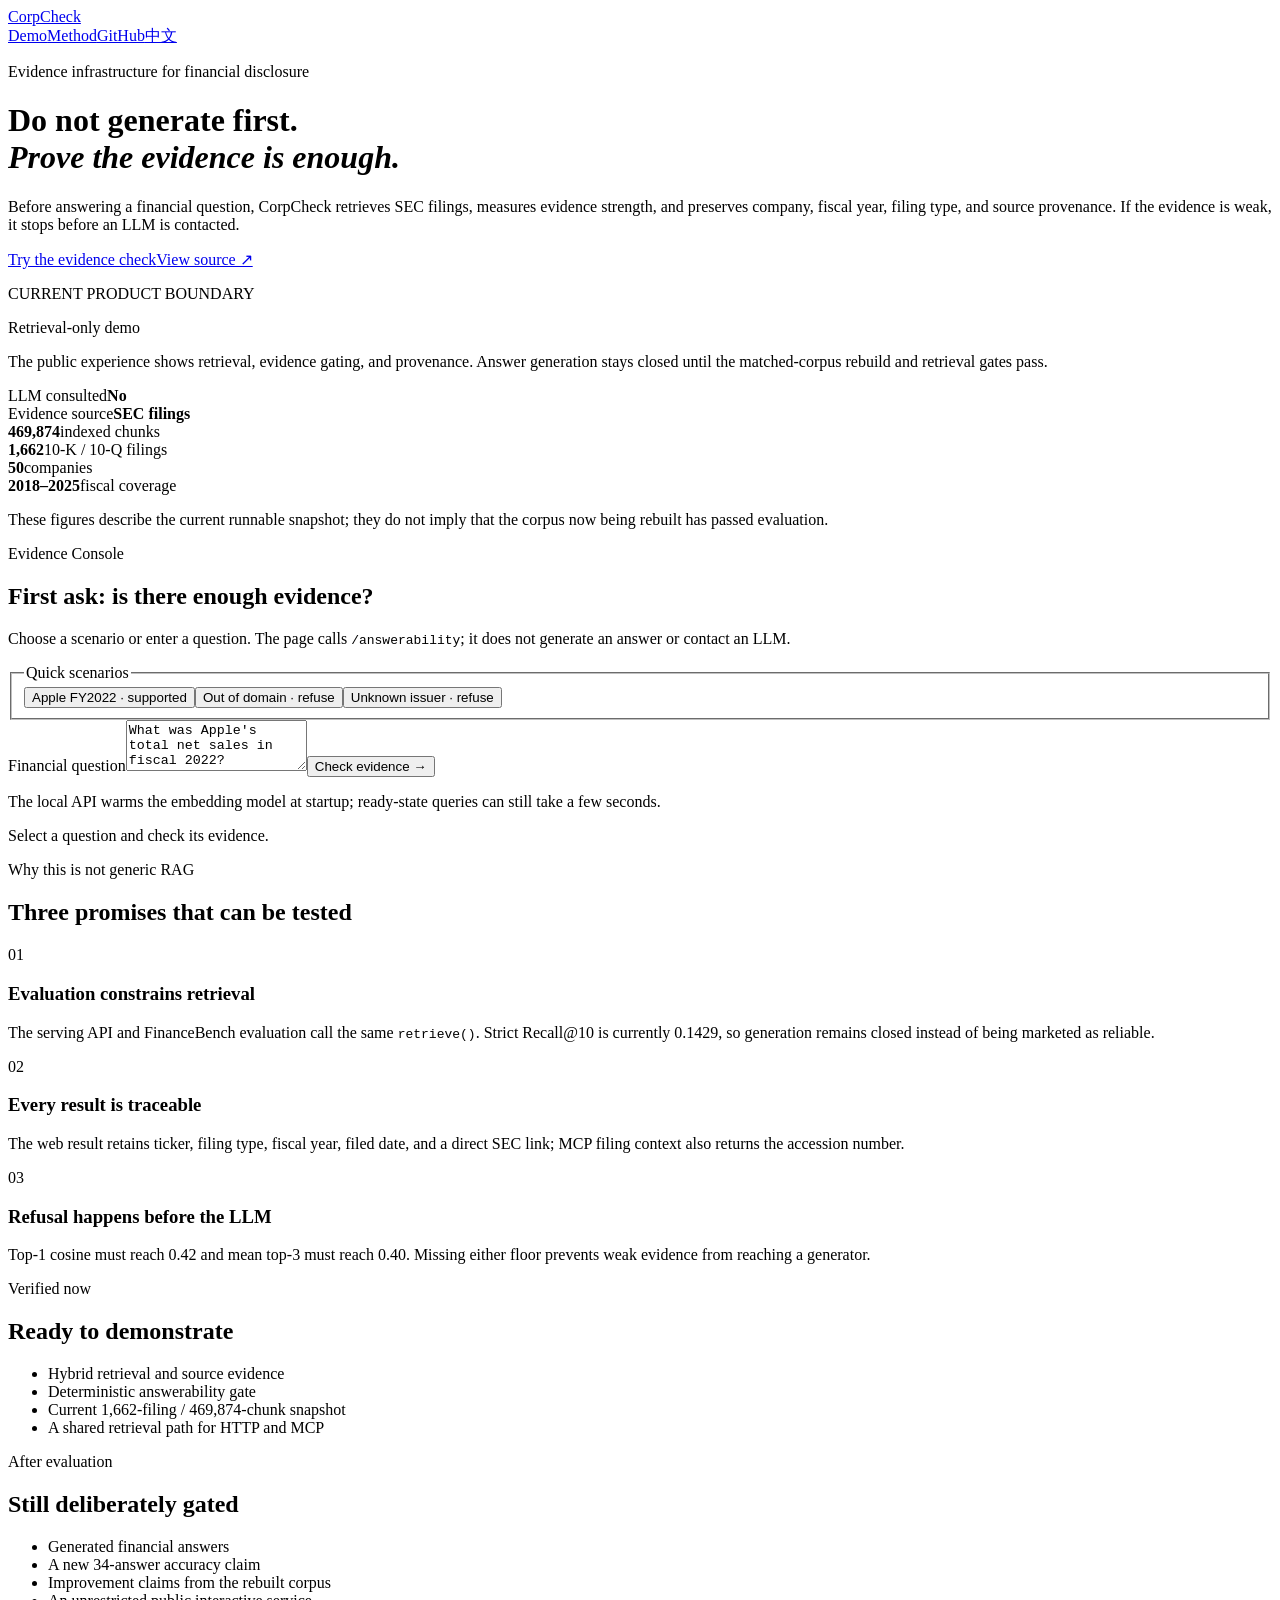
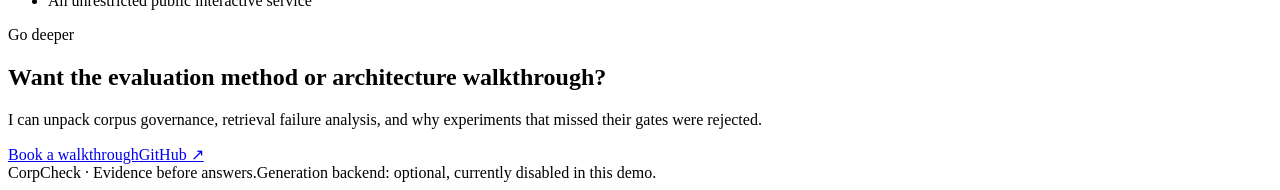
==== landing/en/index.html @ 472241f4 "Add evidence-first interview demo" ====
<!doctype html>
<html lang="en">
<head>
  <meta charset="utf-8">
  <meta name="viewport" content="width=device-width,initial-scale=1">
  <title>CorpCheck — Evidence before answers</title>
  <meta name="description" content="CorpCheck checks whether SEC filings contain strong, traceable evidence before an answer can be generated.">
  <link rel="canonical" href="https://corpcheck.liangyue.site/en/">
  <link rel="alternate" hreflang="zh-CN" href="https://corpcheck.liangyue.site/">
  <link rel="alternate" hreflang="en" href="https://corpcheck.liangyue.site/en/">
  <link rel="alternate" hreflang="x-default" href="https://corpcheck.liangyue.site/">
  <meta property="og:title" content="CorpCheck — Evidence before answers">
  <meta property="og:description" content="Verifiable retrieval over SEC filings, with deterministic refusal before generation.">
  <meta property="og:type" content="website">
  <meta property="og:url" content="https://corpcheck.liangyue.site/en/">
  <meta name="twitter:card" content="summary">
  <link rel="icon" href="/favicon.svg" type="image/svg+xml">
  <link rel="stylesheet" href="/styles.css">
  <script src="/config.js"></script>
  <script src="/app.js" defer></script>
</head>
<body>
  <nav aria-label="Main navigation"><div class="wrap nav-inner"><a class="brand" href="/en/">Corp<span>Check</span></a><div class="nav-links"><a href="#demo-console">Demo</a><a href="#how">Method</a><a href="https://github.com/cassieliang6709/corpcheck" target="_blank" rel="noopener">GitHub</a><a class="lang" href="/" lang="zh-CN" hreflang="zh-CN">中文</a></div></div></nav>
  <main>
    <header class="hero">
      <div class="wrap hero-grid">
        <div><p class="eyebrow">Evidence infrastructure for financial disclosure</p><h1>Do not generate first.<br><em>Prove the evidence is enough.</em></h1><p class="lede">Before answering a financial question, CorpCheck retrieves SEC filings, measures evidence strength, and preserves company, fiscal year, filing type, and source provenance. If the evidence is weak, it stops before an LLM is contacted.</p><div class="btn-row"><a class="btn btn-primary" href="#demo-console">Try the evidence check</a><a class="btn" href="https://github.com/cassieliang6709/corpcheck" target="_blank" rel="noopener">View source ↗</a></div></div>
        <aside class="hero-proof" aria-label="Current product boundary"><p class="proof-label">CURRENT PRODUCT BOUNDARY</p><p class="proof-title">Retrieval-only demo</p><p>The public experience shows retrieval, evidence gating, and provenance. Answer generation stays closed until the matched-corpus rebuild and retrieval gates pass.</p><div class="proof-row"><span>LLM consulted</span><strong>No</strong></div><div class="proof-row"><span>Evidence source</span><strong>SEC filings</strong></div></aside>
      </div>
      <div class="wrap stats" aria-label="Current indexed corpus snapshot"><div class="stat"><b>469,874</b><span>indexed chunks</span></div><div class="stat"><b>1,662</b><span>10-K / 10-Q filings</span></div><div class="stat"><b>50</b><span>companies</span></div><div class="stat"><b>2018–2025</b><span>fiscal coverage</span></div></div>
      <p class="wrap snapshot-note">These figures describe the current runnable snapshot; they do not imply that the corpus now being rebuilt has passed evaluation.</p>
    </header>

    <section id="demo-console" class="demo-section"><div class="wrap"><p class="eyebrow">Evidence Console</p><h2>First ask: is there enough evidence?</h2><p class="section-intro">Choose a scenario or enter a question. The page calls <code>/answerability</code>; it does not generate an answer or contact an LLM.</p>
      <div class="console-shell">
        <form id="evidence-form" class="query-panel"><fieldset><legend>Quick scenarios</legend><div class="presets"><button type="button" class="preset active" data-query="What was Apple's total net sales in fiscal 2022?">Apple FY2022 · supported</button><button type="button" class="preset" data-query="What is the best recipe for sourdough bread?">Out of domain · refuse</button><button type="button" class="preset" data-query="What was OpenAI's revenue in fiscal 2023?">Unknown issuer · refuse</button></div></fieldset><label for="query">Financial question</label><textarea id="query" name="query" rows="3" required>What was Apple's total net sales in fiscal 2022?</textarea><button class="btn btn-primary check-btn" type="submit">Check evidence <span aria-hidden="true">→</span></button><p class="loading-note">The local API warms the embedding model at startup; ready-state queries can still take a few seconds.</p></form>
        <div class="result-panel" id="result-panel" aria-live="polite" aria-busy="false"><div id="result-empty" class="result-empty"><span class="radar" aria-hidden="true"></span><p>Select a question and check its evidence.</p></div><div id="result-loading" class="result-loading" hidden><span class="spinner" aria-hidden="true"></span><div><strong>Searching SEC filings…</strong><p>Measuring evidence coverage and both confidence floors.</p></div></div><div id="result-content" hidden></div></div>
      </div><p id="demo-mode" class="demo-mode"></p>
    </div></section>

    <section id="how"><div class="wrap"><p class="eyebrow">Why this is not generic RAG</p><h2>Three promises that can be tested</h2><div class="cards"><article class="card"><span>01</span><h3>Evaluation constrains retrieval</h3><p>The serving API and FinanceBench evaluation call the same <code>retrieve()</code>. Strict Recall@10 is currently 0.1429, so generation remains closed instead of being marketed as reliable.</p></article><article class="card"><span>02</span><h3>Every result is traceable</h3><p>The web result retains ticker, filing type, fiscal year, filed date, and a direct SEC link; MCP filing context also returns the accession number.</p></article><article class="card"><span>03</span><h3>Refusal happens before the LLM</h3><p>Top-1 cosine must reach 0.42 and mean top-3 must reach 0.40. Missing either floor prevents weak evidence from reaching a generator.</p></article></div></div></section>

    <section class="boundary"><div class="wrap boundary-grid"><div><p class="eyebrow">Verified now</p><h2>Ready to demonstrate</h2><ul><li>Hybrid retrieval and source evidence</li><li>Deterministic answerability gate</li><li>Current 1,662-filing / 469,874-chunk snapshot</li><li>A shared retrieval path for HTTP and MCP</li></ul></div><div><p class="eyebrow muted">After evaluation</p><h2>Still deliberately gated</h2><ul><li>Generated financial answers</li><li>A new 34-answer accuracy claim</li><li>Improvement claims from the rebuilt corpus</li><li>An unrestricted public interactive service</li></ul></div></div></section>

    <section class="cta-section"><div class="wrap cta-box"><div><p class="eyebrow">Go deeper</p><h2>Want the evaluation method or architecture walkthrough?</h2><p>I can unpack corpus governance, retrieval failure analysis, and why experiments that missed their gates were rejected.</p></div><div class="btn-row"><a class="btn btn-primary" href="mailto:liang.yue@northeastern.edu?subject=CorpCheck%20demo">Book a walkthrough</a><a class="btn" href="https://github.com/cassieliang6709/corpcheck" target="_blank" rel="noopener">GitHub ↗</a></div></div></section>
  </main>
  <footer><div class="wrap"><span>CorpCheck · Evidence before answers.</span><span>Generation backend: optional, currently disabled in this demo.</span></div></footer>
</body>
</html>
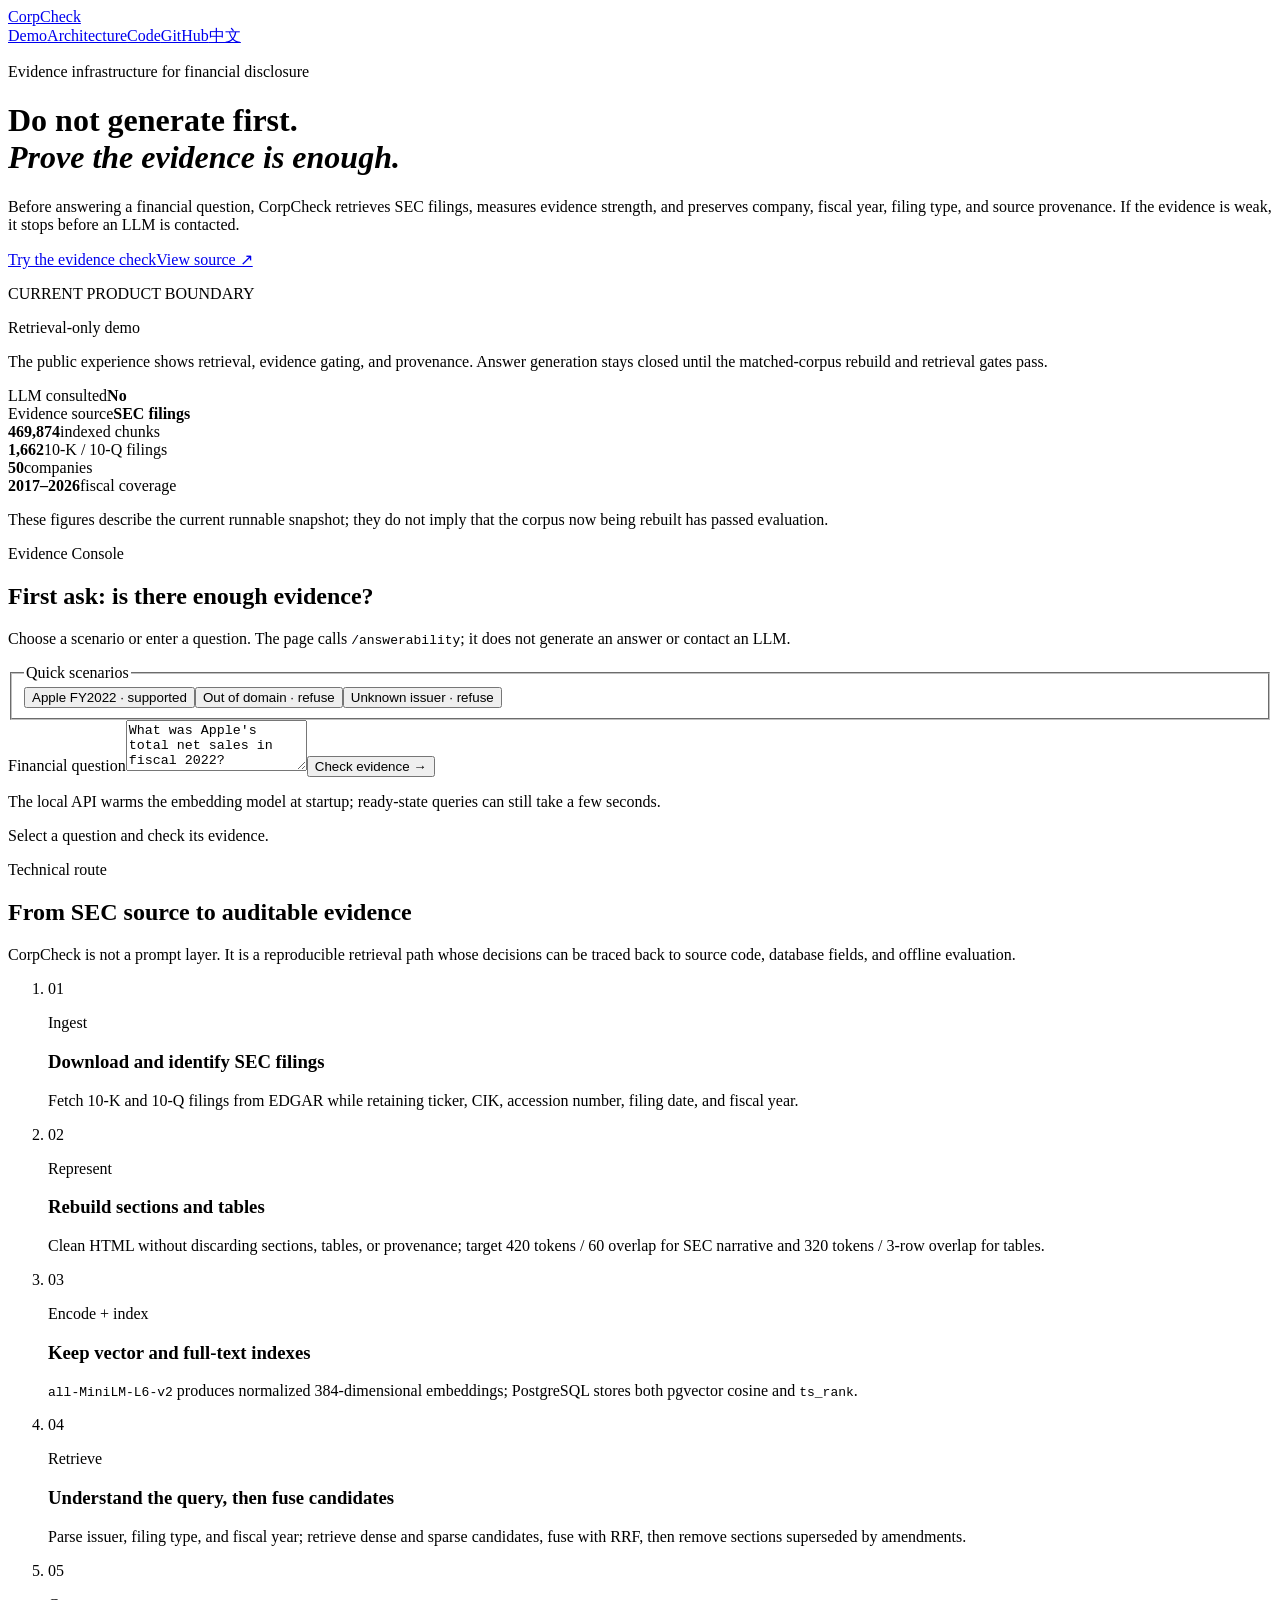
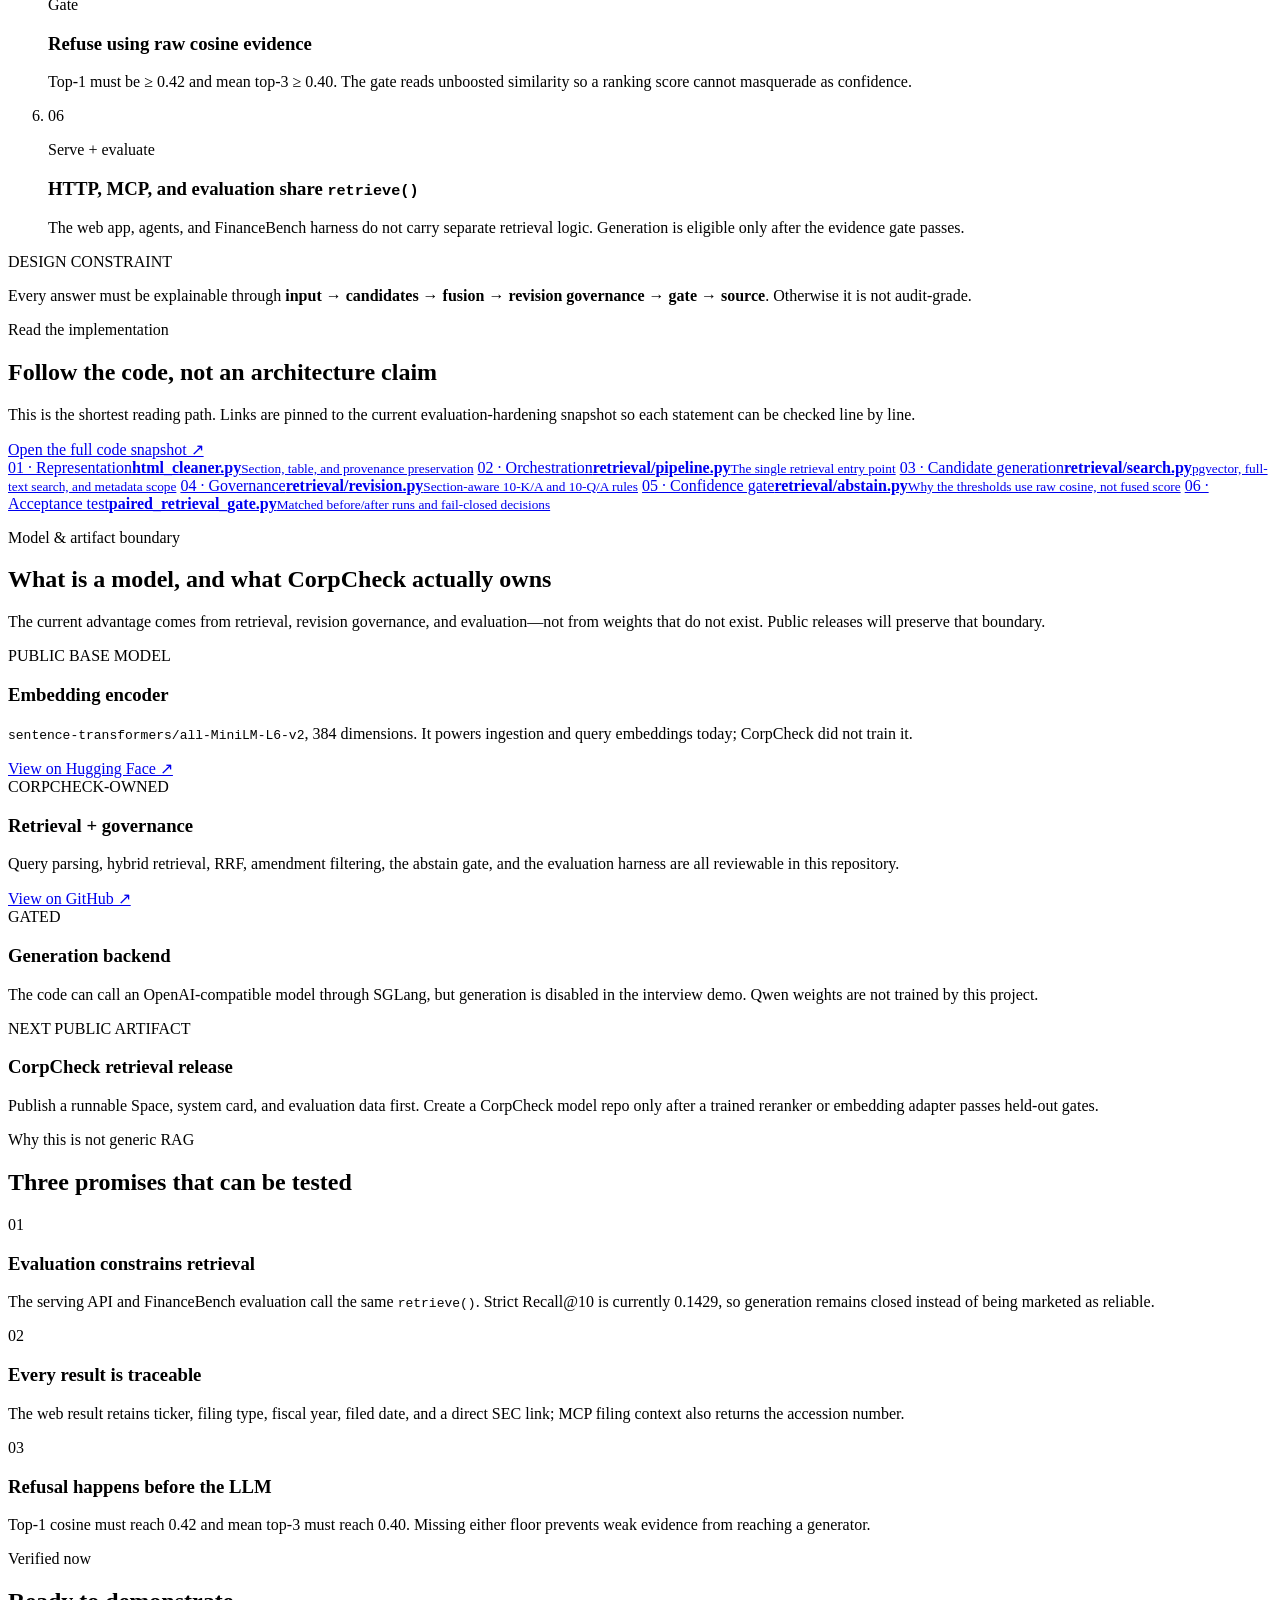
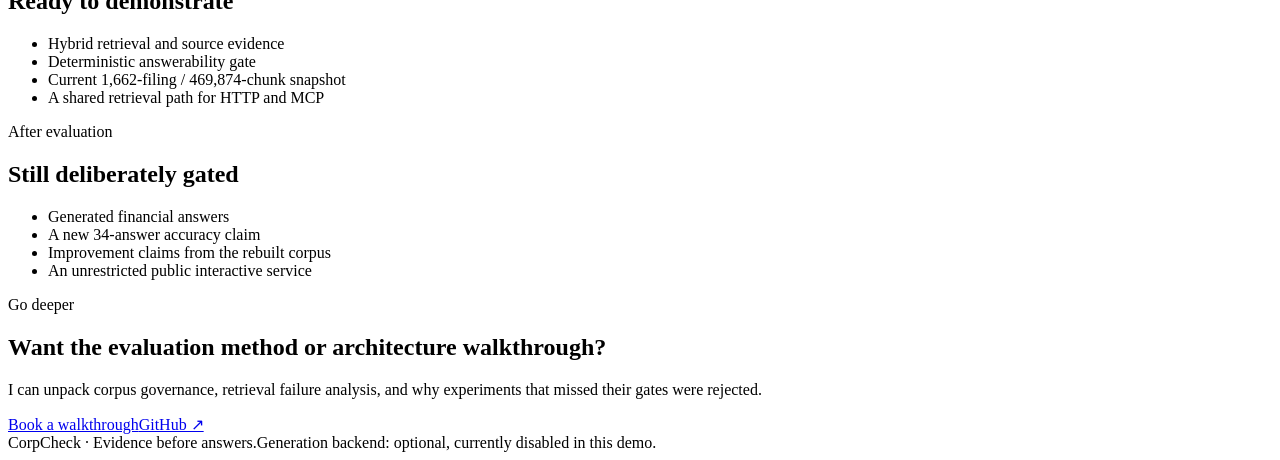
==== commit 7777dd37: "Document evidence-first portfolio release" ====
--- a/landing/en/index.html
+++ b/landing/en/index.html
@@ -20,14 +20,14 @@
   <script src="/app.js" defer></script>
 </head>
 <body>
-  <nav aria-label="Main navigation"><div class="wrap nav-inner"><a class="brand" href="/en/">Corp<span>Check</span></a><div class="nav-links"><a href="#demo-console">Demo</a><a href="#how">Method</a><a href="https://github.com/cassieliang6709/corpcheck" target="_blank" rel="noopener">GitHub</a><a class="lang" href="/" lang="zh-CN" hreflang="zh-CN">中文</a></div></div></nav>
+  <nav aria-label="Main navigation"><div class="wrap nav-inner"><a class="brand" href="/en/">Corp<span>Check</span></a><div class="nav-links"><a href="#demo-console">Demo</a><a href="#architecture">Architecture</a><a href="#code-map">Code</a><a href="https://github.com/cassieliang6709/corpcheck" target="_blank" rel="noopener">GitHub</a><a class="lang" href="/" lang="zh-CN" hreflang="zh-CN">中文</a></div></div></nav>
   <main>
     <header class="hero">
       <div class="wrap hero-grid">
         <div><p class="eyebrow">Evidence infrastructure for financial disclosure</p><h1>Do not generate first.<br><em>Prove the evidence is enough.</em></h1><p class="lede">Before answering a financial question, CorpCheck retrieves SEC filings, measures evidence strength, and preserves company, fiscal year, filing type, and source provenance. If the evidence is weak, it stops before an LLM is contacted.</p><div class="btn-row"><a class="btn btn-primary" href="#demo-console">Try the evidence check</a><a class="btn" href="https://github.com/cassieliang6709/corpcheck" target="_blank" rel="noopener">View source ↗</a></div></div>
         <aside class="hero-proof" aria-label="Current product boundary"><p class="proof-label">CURRENT PRODUCT BOUNDARY</p><p class="proof-title">Retrieval-only demo</p><p>The public experience shows retrieval, evidence gating, and provenance. Answer generation stays closed until the matched-corpus rebuild and retrieval gates pass.</p><div class="proof-row"><span>LLM consulted</span><strong>No</strong></div><div class="proof-row"><span>Evidence source</span><strong>SEC filings</strong></div></aside>
       </div>
-      <div class="wrap stats" aria-label="Current indexed corpus snapshot"><div class="stat"><b>469,874</b><span>indexed chunks</span></div><div class="stat"><b>1,662</b><span>10-K / 10-Q filings</span></div><div class="stat"><b>50</b><span>companies</span></div><div class="stat"><b>2018–2025</b><span>fiscal coverage</span></div></div>
+      <div class="wrap stats" aria-label="Current indexed corpus snapshot"><div class="stat"><b>469,874</b><span>indexed chunks</span></div><div class="stat"><b>1,662</b><span>10-K / 10-Q filings</span></div><div class="stat"><b>50</b><span>companies</span></div><div class="stat"><b>2017–2026</b><span>fiscal coverage</span></div></div>
       <p class="wrap snapshot-note">These figures describe the current runnable snapshot; they do not imply that the corpus now being rebuilt has passed evaluation.</p>
     </header>
 
@@ -38,6 +38,49 @@
       </div><p id="demo-mode" class="demo-mode"></p>
     </div></section>
 
+    <section id="architecture" class="architecture-section">
+      <div class="wrap">
+        <p class="eyebrow">Technical route</p>
+        <h2>From SEC source to auditable evidence</h2>
+        <p class="section-intro">CorpCheck is not a prompt layer. It is a reproducible retrieval path whose decisions can be traced back to source code, database fields, and offline evaluation.</p>
+        <ol class="pipeline" aria-label="CorpCheck technical route">
+          <li class="pipeline-step"><span class="step-number">01</span><div><p class="step-kicker">Ingest</p><h3>Download and identify SEC filings</h3><p>Fetch 10-K and 10-Q filings from EDGAR while retaining ticker, CIK, accession number, filing date, and fiscal year.</p></div></li>
+          <li class="pipeline-step"><span class="step-number">02</span><div><p class="step-kicker">Represent</p><h3>Rebuild sections and tables</h3><p>Clean HTML without discarding sections, tables, or provenance; target 420 tokens / 60 overlap for SEC narrative and 320 tokens / 3-row overlap for tables.</p></div></li>
+          <li class="pipeline-step"><span class="step-number">03</span><div><p class="step-kicker">Encode + index</p><h3>Keep vector and full-text indexes</h3><p><code>all-MiniLM-L6-v2</code> produces normalized 384-dimensional embeddings; PostgreSQL stores both pgvector cosine and <code>ts_rank</code>.</p></div></li>
+          <li class="pipeline-step"><span class="step-number">04</span><div><p class="step-kicker">Retrieve</p><h3>Understand the query, then fuse candidates</h3><p>Parse issuer, filing type, and fiscal year; retrieve dense and sparse candidates, fuse with RRF, then remove sections superseded by amendments.</p></div></li>
+          <li class="pipeline-step"><span class="step-number">05</span><div><p class="step-kicker">Gate</p><h3>Refuse using raw cosine evidence</h3><p>Top-1 must be ≥ 0.42 and mean top-3 ≥ 0.40. The gate reads unboosted similarity so a ranking score cannot masquerade as confidence.</p></div></li>
+          <li class="pipeline-step"><span class="step-number">06</span><div><p class="step-kicker">Serve + evaluate</p><h3>HTTP, MCP, and evaluation share <code>retrieve()</code></h3><p>The web app, agents, and FinanceBench harness do not carry separate retrieval logic. Generation is eligible only after the evidence gate passes.</p></div></li>
+        </ol>
+        <div class="route-note"><span>DESIGN CONSTRAINT</span><p>Every answer must be explainable through <strong>input → candidates → fusion → revision governance → gate → source</strong>. Otherwise it is not audit-grade.</p></div>
+      </div>
+    </section>
+
+    <section id="code-map" class="code-section">
+      <div class="wrap code-layout">
+        <div class="code-intro"><p class="eyebrow">Read the implementation</p><h2>Follow the code, not an architecture claim</h2><p>This is the shortest reading path. Links are pinned to the current evaluation-hardening snapshot so each statement can be checked line by line.</p><a class="text-link" href="https://github.com/cassieliang6709/corpcheck/tree/472241f48232ea758a52d676613d27bbb44a1fc5" target="_blank" rel="noopener">Open the full code snapshot ↗</a></div>
+        <div class="code-list">
+          <a class="code-row" href="https://github.com/cassieliang6709/corpcheck/blob/472241f48232ea758a52d676613d27bbb44a1fc5/src/corpcheck/ingestion/processors/html_cleaner.py" target="_blank" rel="noopener"><span>01 · Representation</span><strong>html_cleaner.py</strong><small>Section, table, and provenance preservation</small></a>
+          <a class="code-row" href="https://github.com/cassieliang6709/corpcheck/blob/472241f48232ea758a52d676613d27bbb44a1fc5/src/corpcheck/retrieval/pipeline.py#L51" target="_blank" rel="noopener"><span>02 · Orchestration</span><strong>retrieval/pipeline.py</strong><small>The single retrieval entry point</small></a>
+          <a class="code-row" href="https://github.com/cassieliang6709/corpcheck/blob/472241f48232ea758a52d676613d27bbb44a1fc5/src/corpcheck/retrieval/search.py" target="_blank" rel="noopener"><span>03 · Candidate generation</span><strong>retrieval/search.py</strong><small>pgvector, full-text search, and metadata scope</small></a>
+          <a class="code-row" href="https://github.com/cassieliang6709/corpcheck/blob/472241f48232ea758a52d676613d27bbb44a1fc5/src/corpcheck/retrieval/revision.py" target="_blank" rel="noopener"><span>04 · Governance</span><strong>retrieval/revision.py</strong><small>Section-aware 10-K/A and 10-Q/A rules</small></a>
+          <a class="code-row" href="https://github.com/cassieliang6709/corpcheck/blob/472241f48232ea758a52d676613d27bbb44a1fc5/src/corpcheck/retrieval/abstain.py#L172" target="_blank" rel="noopener"><span>05 · Confidence gate</span><strong>retrieval/abstain.py</strong><small>Why the thresholds use raw cosine, not fused score</small></a>
+          <a class="code-row" href="https://github.com/cassieliang6709/corpcheck/blob/472241f48232ea758a52d676613d27bbb44a1fc5/evaluation/paired_retrieval_gate.py#L374" target="_blank" rel="noopener"><span>06 · Acceptance test</span><strong>paired_retrieval_gate.py</strong><small>Matched before/after runs and fail-closed decisions</small></a>
+        </div>
+      </div>
+    </section>
+
+    <section id="model-stack" class="model-section">
+      <div class="wrap">
+        <p class="eyebrow">Model &amp; artifact boundary</p><h2>What is a model, and what CorpCheck actually owns</h2><p class="section-intro">The current advantage comes from retrieval, revision governance, and evaluation—not from weights that do not exist. Public releases will preserve that boundary.</p>
+        <div class="model-grid">
+          <article class="model-card"><span class="status live">PUBLIC BASE MODEL</span><h3>Embedding encoder</h3><p><code>sentence-transformers/all-MiniLM-L6-v2</code>, 384 dimensions. It powers ingestion and query embeddings today; CorpCheck did not train it.</p><a class="text-link" href="https://huggingface.co/sentence-transformers/all-MiniLM-L6-v2" target="_blank" rel="noopener">View on Hugging Face ↗</a></article>
+          <article class="model-card"><span class="status owned">CORPCHECK-OWNED</span><h3>Retrieval + governance</h3><p>Query parsing, hybrid retrieval, RRF, amendment filtering, the abstain gate, and the evaluation harness are all reviewable in this repository.</p><a class="text-link" href="https://github.com/cassieliang6709/corpcheck" target="_blank" rel="noopener">View on GitHub ↗</a></article>
+          <article class="model-card"><span class="status gated">GATED</span><h3>Generation backend</h3><p>The code can call an OpenAI-compatible model through SGLang, but generation is disabled in the interview demo. Qwen weights are not trained by this project.</p></article>
+          <article class="model-card"><span class="status next">NEXT PUBLIC ARTIFACT</span><h3>CorpCheck retrieval release</h3><p>Publish a runnable Space, system card, and evaluation data first. Create a CorpCheck model repo only after a trained reranker or embedding adapter passes held-out gates.</p></article>
+        </div>
+      </div>
+    </section>
+
     <section id="how"><div class="wrap"><p class="eyebrow">Why this is not generic RAG</p><h2>Three promises that can be tested</h2><div class="cards"><article class="card"><span>01</span><h3>Evaluation constrains retrieval</h3><p>The serving API and FinanceBench evaluation call the same <code>retrieve()</code>. Strict Recall@10 is currently 0.1429, so generation remains closed instead of being marketed as reliable.</p></article><article class="card"><span>02</span><h3>Every result is traceable</h3><p>The web result retains ticker, filing type, fiscal year, filed date, and a direct SEC link; MCP filing context also returns the accession number.</p></article><article class="card"><span>03</span><h3>Refusal happens before the LLM</h3><p>Top-1 cosine must reach 0.42 and mean top-3 must reach 0.40. Missing either floor prevents weak evidence from reaching a generator.</p></article></div></div></section>
 
     <section class="boundary"><div class="wrap boundary-grid"><div><p class="eyebrow">Verified now</p><h2>Ready to demonstrate</h2><ul><li>Hybrid retrieval and source evidence</li><li>Deterministic answerability gate</li><li>Current 1,662-filing / 469,874-chunk snapshot</li><li>A shared retrieval path for HTTP and MCP</li></ul></div><div><p class="eyebrow muted">After evaluation</p><h2>Still deliberately gated</h2><ul><li>Generated financial answers</li><li>A new 34-answer accuracy claim</li><li>Improvement claims from the rebuilt corpus</li><li>An unrestricted public interactive service</li></ul></div></div></section>
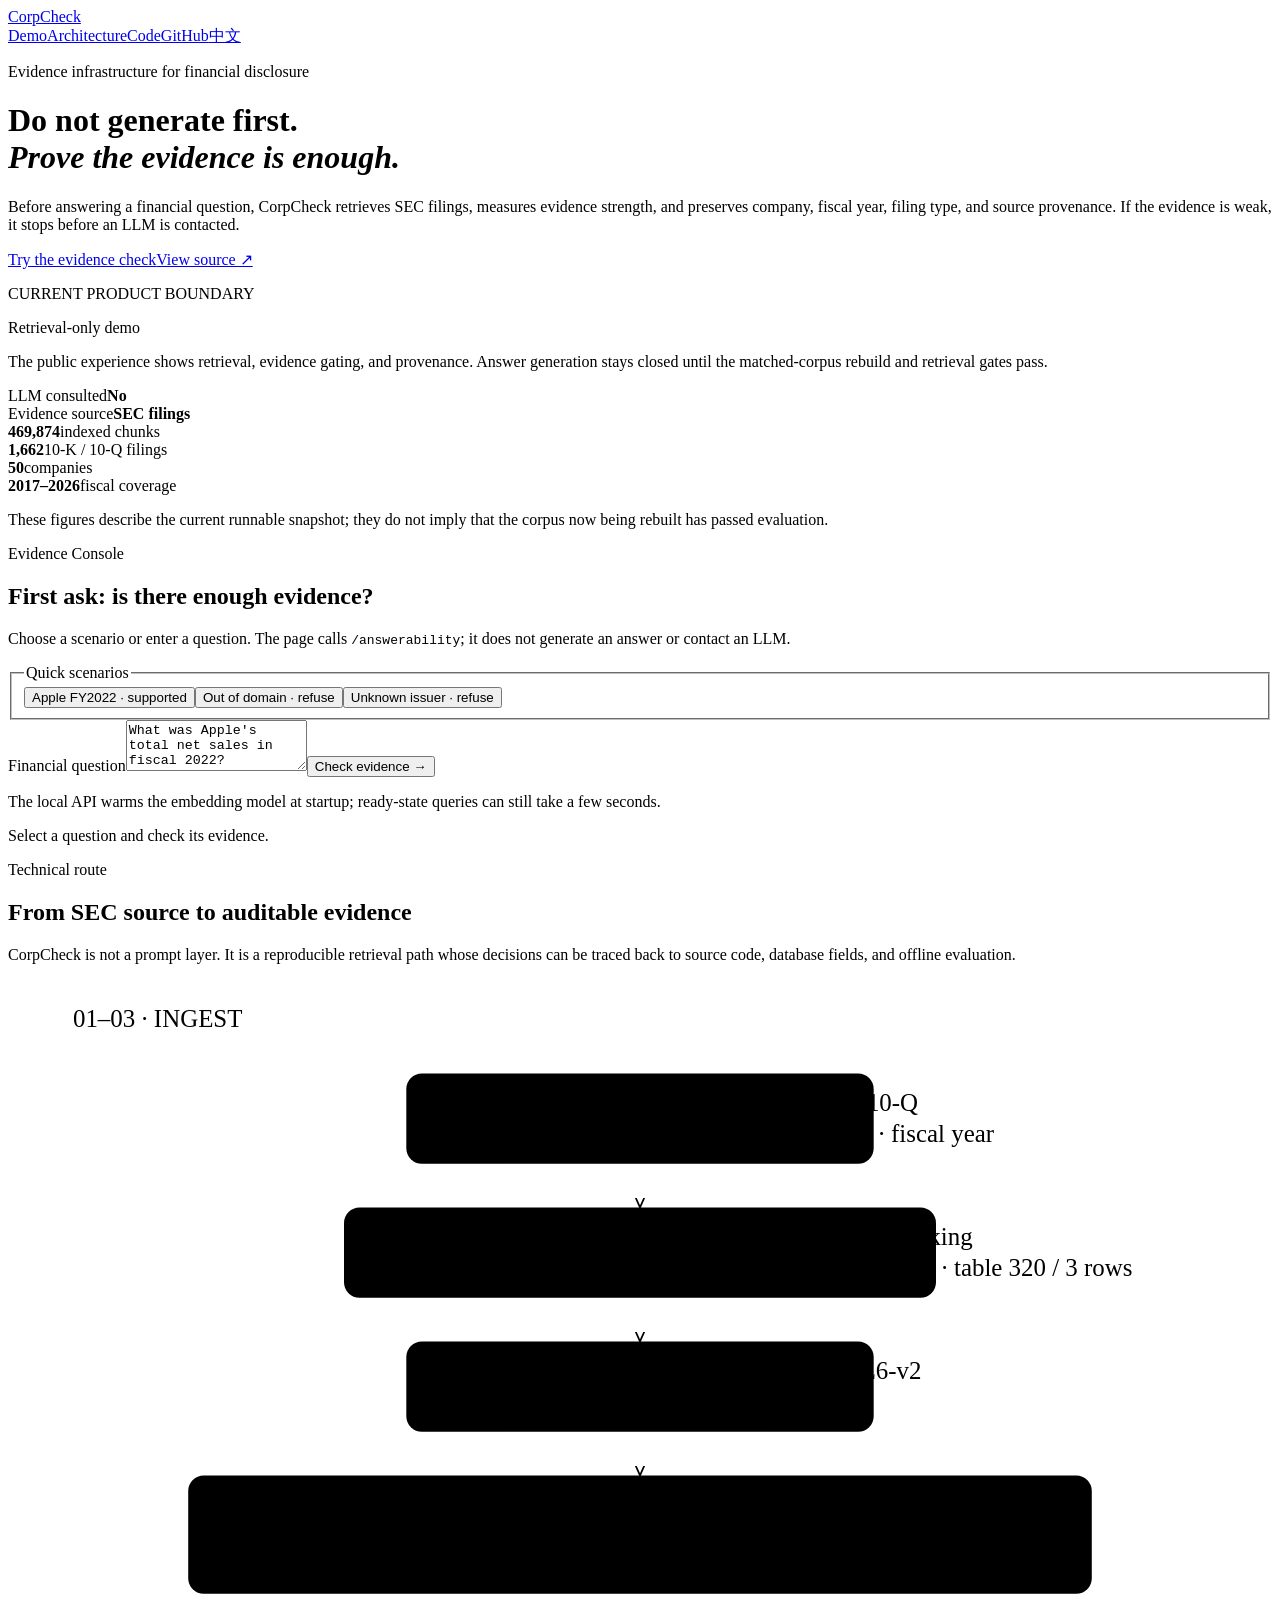
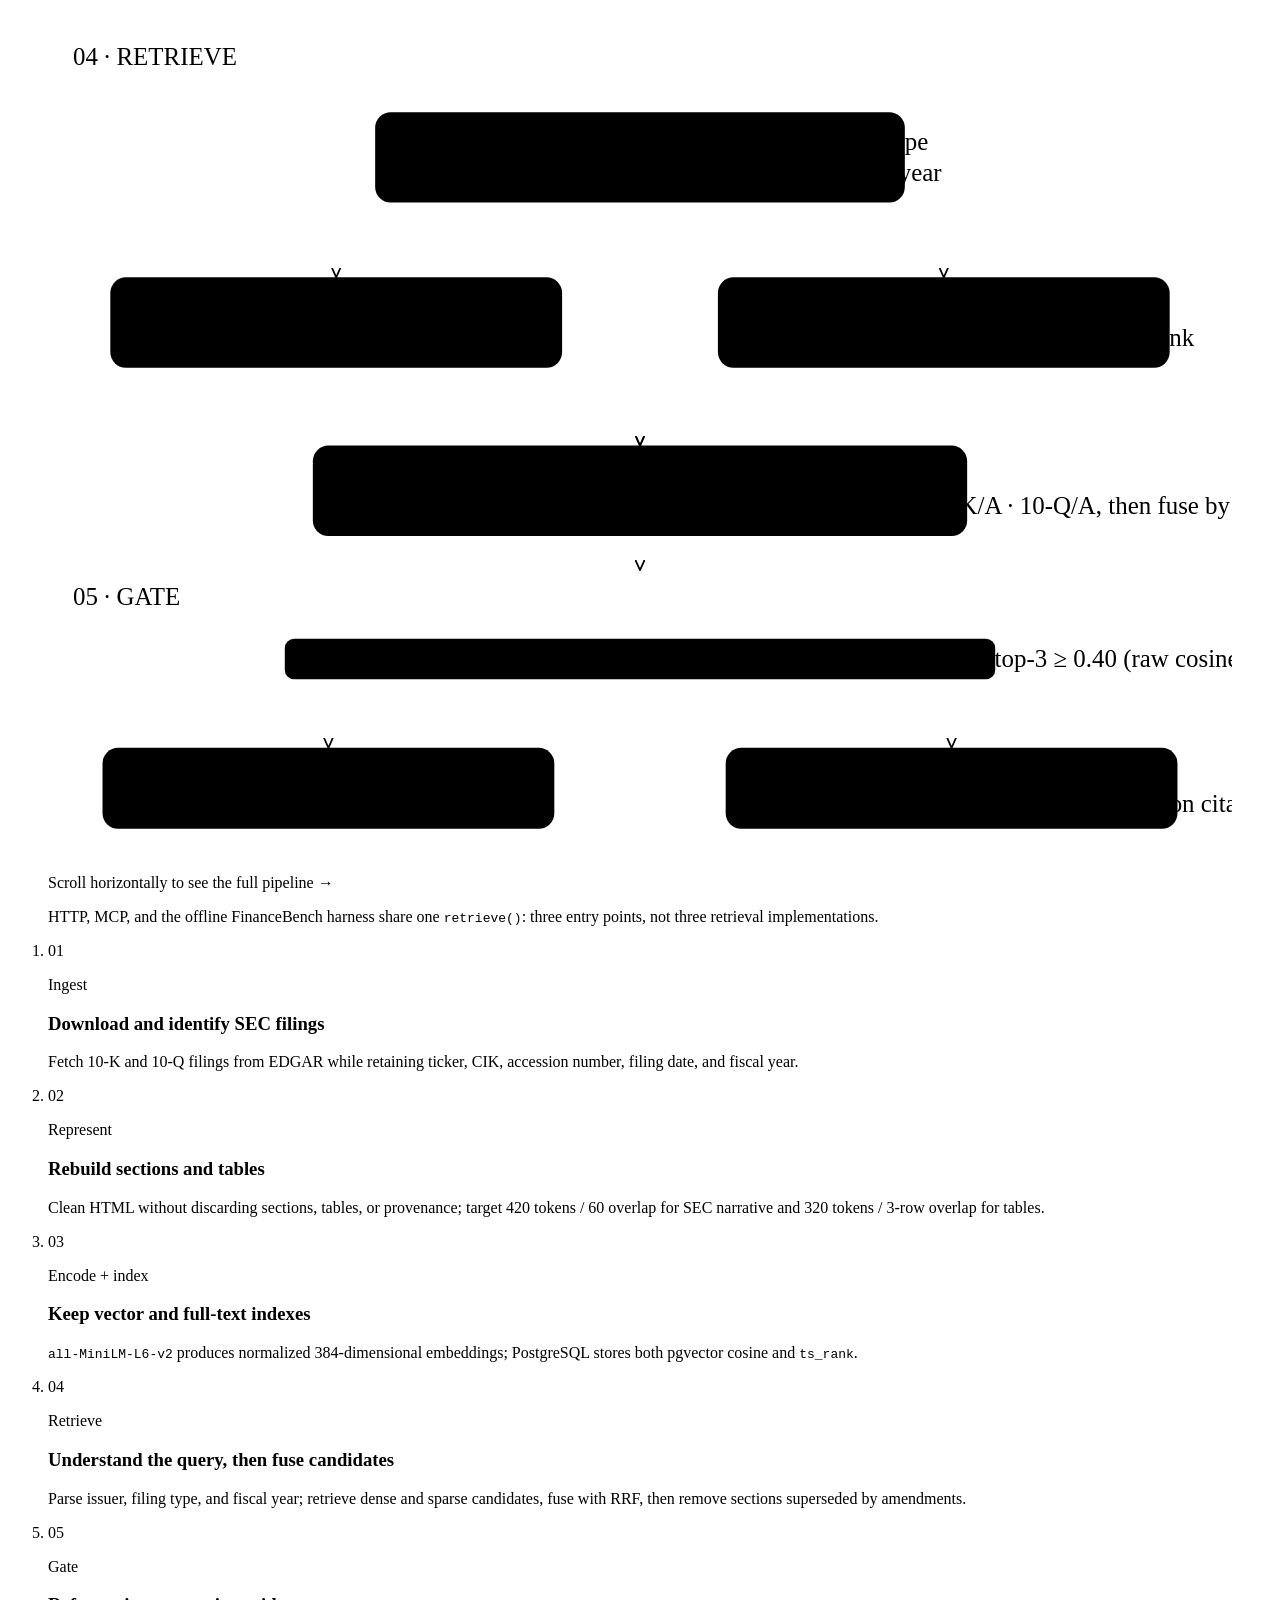
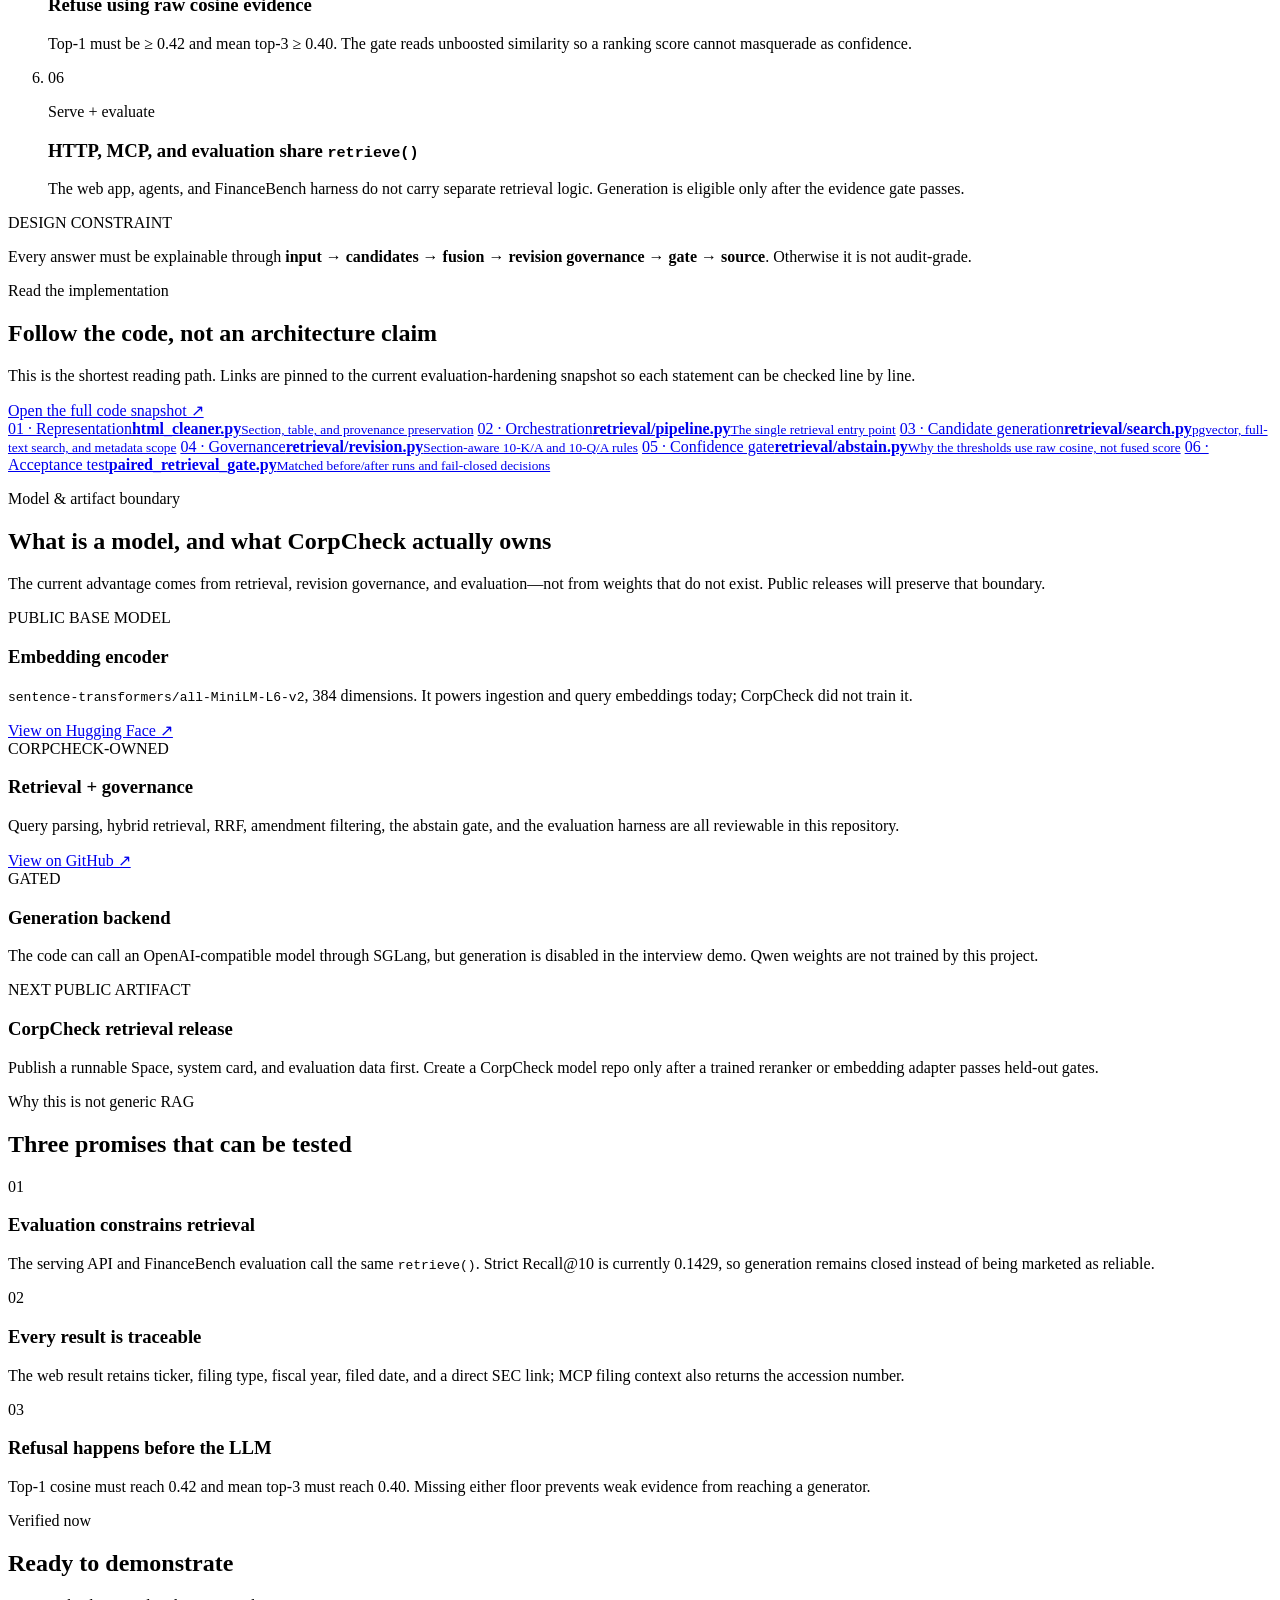
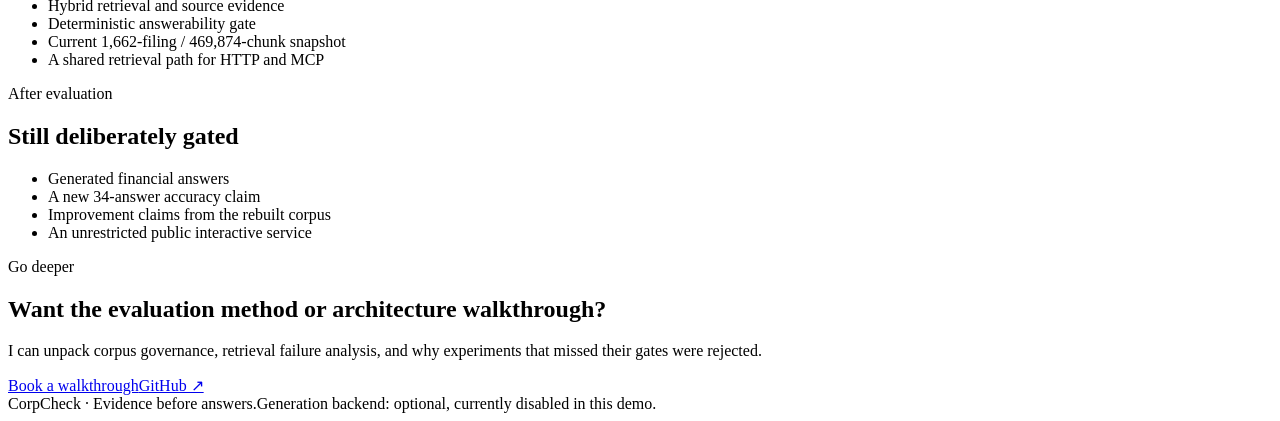
==== commit 19b36931: "Diagram the retrieval pipeline on both landing pages The technical-route section listed six steps in" ====
--- a/landing/en/index.html
+++ b/landing/en/index.html
@@ -43,7 +43,113 @@
         <p class="eyebrow">Technical route</p>
         <h2>From SEC source to auditable evidence</h2>
         <p class="section-intro">CorpCheck is not a prompt layer. It is a reproducible retrieval path whose decisions can be traced back to source code, database fields, and offline evaluation.</p>
-        <ol class="pipeline" aria-label="CorpCheck technical route">
+<figure class="arch-figure">
+          <div class="arch-scroll" tabindex="0" role="group" aria-label="Architecture diagram, horizontally scrollable"><svg class="arch-svg" viewBox="0 0 760 946" role="img" aria-labelledby="archTitleEn archDescEn" xmlns="http://www.w3.org/2000/svg">
+            <title id="archTitleEn">CorpCheck retrieval pipeline</title>
+            <desc id="archDescEn">Data flow from raw EDGAR filings to the evidence gate: ingest and chunk into PostgreSQL, which holds pgvector embeddings and a tsvector full-text index in the same table; a parsed query fans out to a dense and a sparse arm, sections superseded by amendments are dropped before RRF fuses the rankings, and a raw-cosine gate decides whether to refuse or let the LLM answer with citations.</desc>
+            <defs>
+              <marker id="ccArrowEn" viewBox="0 0 10 10" refX="9" refY="5" markerWidth="7" markerHeight="7" orient="auto-start-reverse">
+                <path d="M0,1 L9,5 L0,9" fill="none" stroke="currentColor" stroke-width="1.6" stroke-linecap="round" stroke-linejoin="round"/>
+              </marker>
+            </defs>
+
+            <g class="arch-band">
+              <text x="16" y="30">01–03 · INGEST</text>
+              <line x1="16" y1="42" x2="744" y2="42"/>
+            </g>
+
+            <g class="arch-node">
+              <rect x="230" y="60" width="300" height="58" rx="10"/>
+              <text class="n-title" x="380" y="84">SEC EDGAR · 10-K / 10-Q</text>
+              <text class="n-sub" x="380" y="104">ticker · CIK · accession · fiscal year</text>
+            </g>
+            <line class="arch-flow" x1="380" y1="118" x2="380" y2="146" marker-end="url(#ccArrowEn)"/>
+
+            <g class="arch-node">
+              <rect x="190" y="146" width="380" height="58" rx="10"/>
+              <text class="n-title" x="380" y="170">Clean → section-aware chunking</text>
+              <text class="n-sub" x="380" y="190">narrative 420 tok / 60 overlap · table 320 / 3 rows</text>
+            </g>
+            <line class="arch-flow" x1="380" y1="204" x2="380" y2="232" marker-end="url(#ccArrowEn)"/>
+
+            <g class="arch-node">
+              <rect x="230" y="232" width="300" height="58" rx="10"/>
+              <text class="n-title" x="380" y="256">Encode · all-MiniLM-L6-v2</text>
+              <text class="n-sub" x="380" y="276">384-dim, normalised</text>
+            </g>
+            <line class="arch-flow" x1="380" y1="290" x2="380" y2="318" marker-end="url(#ccArrowEn)"/>
+
+            <g class="arch-node arch-store">
+              <rect x="90" y="318" width="580" height="76" rx="10"/>
+              <line x1="380" y1="330" x2="380" y2="382"/>
+              <text class="n-title" x="380" y="340">PostgreSQL · same table</text>
+              <text class="n-arm-a" x="235" y="366">pgvector · cosine</text>
+              <text class="n-arm-b" x="525" y="366">tsvector · ts_rank</text>
+            </g>
+
+            <g class="arch-band">
+              <text x="16" y="440">04 · RETRIEVE</text>
+              <line x1="16" y1="452" x2="744" y2="452"/>
+            </g>
+
+            <g class="arch-node">
+              <rect x="210" y="470" width="340" height="58" rx="10"/>
+              <text class="n-title" x="380" y="494">Parse query · metadata scope</text>
+              <text class="n-sub" x="380" y="514">issuer · filing type · fiscal year</text>
+            </g>
+
+            <path class="arch-flow" d="M380 528 V548 H185 V576" fill="none" marker-end="url(#ccArrowEn)"/>
+            <path class="arch-flow" d="M380 528 V548 H575 V576" fill="none" marker-end="url(#ccArrowEn)"/>
+
+            <g class="arch-node is-arm-a">
+              <rect x="40" y="576" width="290" height="58" rx="10"/>
+              <text class="n-title" x="185" y="600">Dense arm</text>
+              <text class="n-sub" x="185" y="620">pgvector cosine</text>
+            </g>
+            <g class="arch-node is-arm-b">
+              <rect x="430" y="576" width="290" height="58" rx="10"/>
+              <text class="n-title" x="575" y="600">Sparse arm</text>
+              <text class="n-sub" x="575" y="620">Postgres full-text ts_rank</text>
+            </g>
+
+            <path class="arch-flow" d="M185 634 V658 H380 V684" fill="none" marker-end="url(#ccArrowEn)"/>
+            <path class="arch-flow" d="M575 634 V658 H380 V684" fill="none" marker-end="url(#ccArrowEn)"/>
+
+            <g class="arch-node">
+              <rect x="170" y="684" width="420" height="58" rx="10"/>
+              <text class="n-title" x="380" y="708">Revision filter → RRF fusion</text>
+              <text class="n-sub" x="380" y="728">drop sections superseded by 10-K/A · 10-Q/A, then fuse by rank</text>
+            </g>
+            <line class="arch-flow" x1="380" y1="742" x2="380" y2="764" marker-end="url(#ccArrowEn)"/>
+
+            <g class="arch-band">
+              <text x="16" y="786">05 · GATE</text>
+              <line x1="16" y1="796" x2="744" y2="796"/>
+            </g>
+
+            <g class="arch-node is-gate">
+              <rect x="152" y="808" width="456" height="26" rx="6"/>
+              <text class="n-gate" x="380" y="826">Evidence gate: top-1 ≥ 0.42 · mean top-3 ≥ 0.40 (raw cosine)</text>
+            </g>
+
+            <path class="arch-flow is-bad" d="M380 834 V856 H180 V878" fill="none" marker-end="url(#ccArrowEn)"/>
+            <path class="arch-flow is-good" d="M380 834 V856 H580 V878" fill="none" marker-end="url(#ccArrowEn)"/>
+
+            <g class="arch-node is-bad">
+              <rect x="35" y="878" width="290" height="52" rx="10"/>
+              <text class="n-title" x="180" y="900">Insufficient → refuse</text>
+              <text class="n-sub" x="180" y="919">no LLM call</text>
+            </g>
+            <g class="arch-node is-good">
+              <rect x="435" y="878" width="290" height="52" rx="10"/>
+              <text class="n-title" x="580" y="900">Sufficient → answer</text>
+              <text class="n-sub" x="580" y="919">with accession + section citation</text>
+            </g>
+          </svg>
+          </div>
+          <p class="arch-hint" aria-hidden="true">Scroll horizontally to see the full pipeline →</p>
+          <figcaption>HTTP, MCP, and the offline FinanceBench harness share one <code>retrieve()</code>: three entry points, not three retrieval implementations.</figcaption>
+        </figure>        <ol class="pipeline" aria-label="CorpCheck technical route">
           <li class="pipeline-step"><span class="step-number">01</span><div><p class="step-kicker">Ingest</p><h3>Download and identify SEC filings</h3><p>Fetch 10-K and 10-Q filings from EDGAR while retaining ticker, CIK, accession number, filing date, and fiscal year.</p></div></li>
           <li class="pipeline-step"><span class="step-number">02</span><div><p class="step-kicker">Represent</p><h3>Rebuild sections and tables</h3><p>Clean HTML without discarding sections, tables, or provenance; target 420 tokens / 60 overlap for SEC narrative and 320 tokens / 3-row overlap for tables.</p></div></li>
           <li class="pipeline-step"><span class="step-number">03</span><div><p class="step-kicker">Encode + index</p><h3>Keep vector and full-text indexes</h3><p><code>all-MiniLM-L6-v2</code> produces normalized 384-dimensional embeddings; PostgreSQL stores both pgvector cosine and <code>ts_rank</code>.</p></div></li>
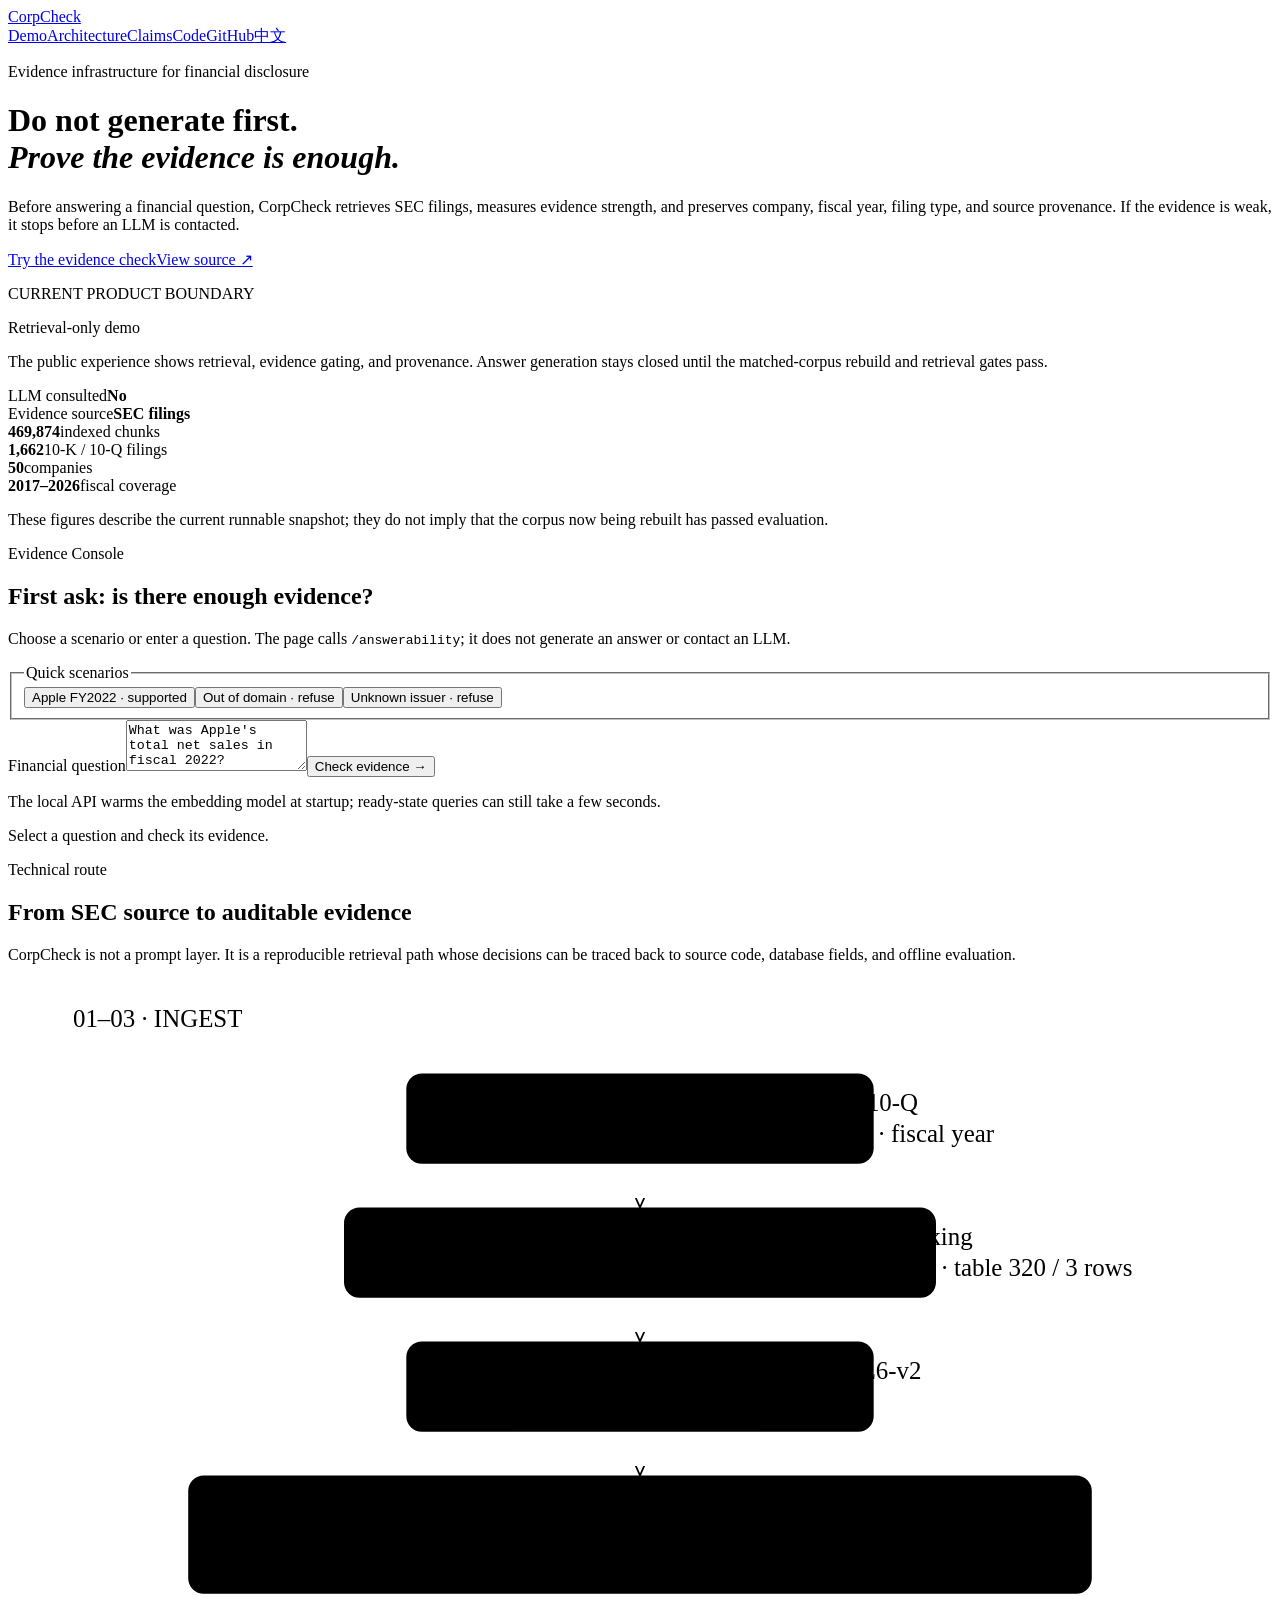
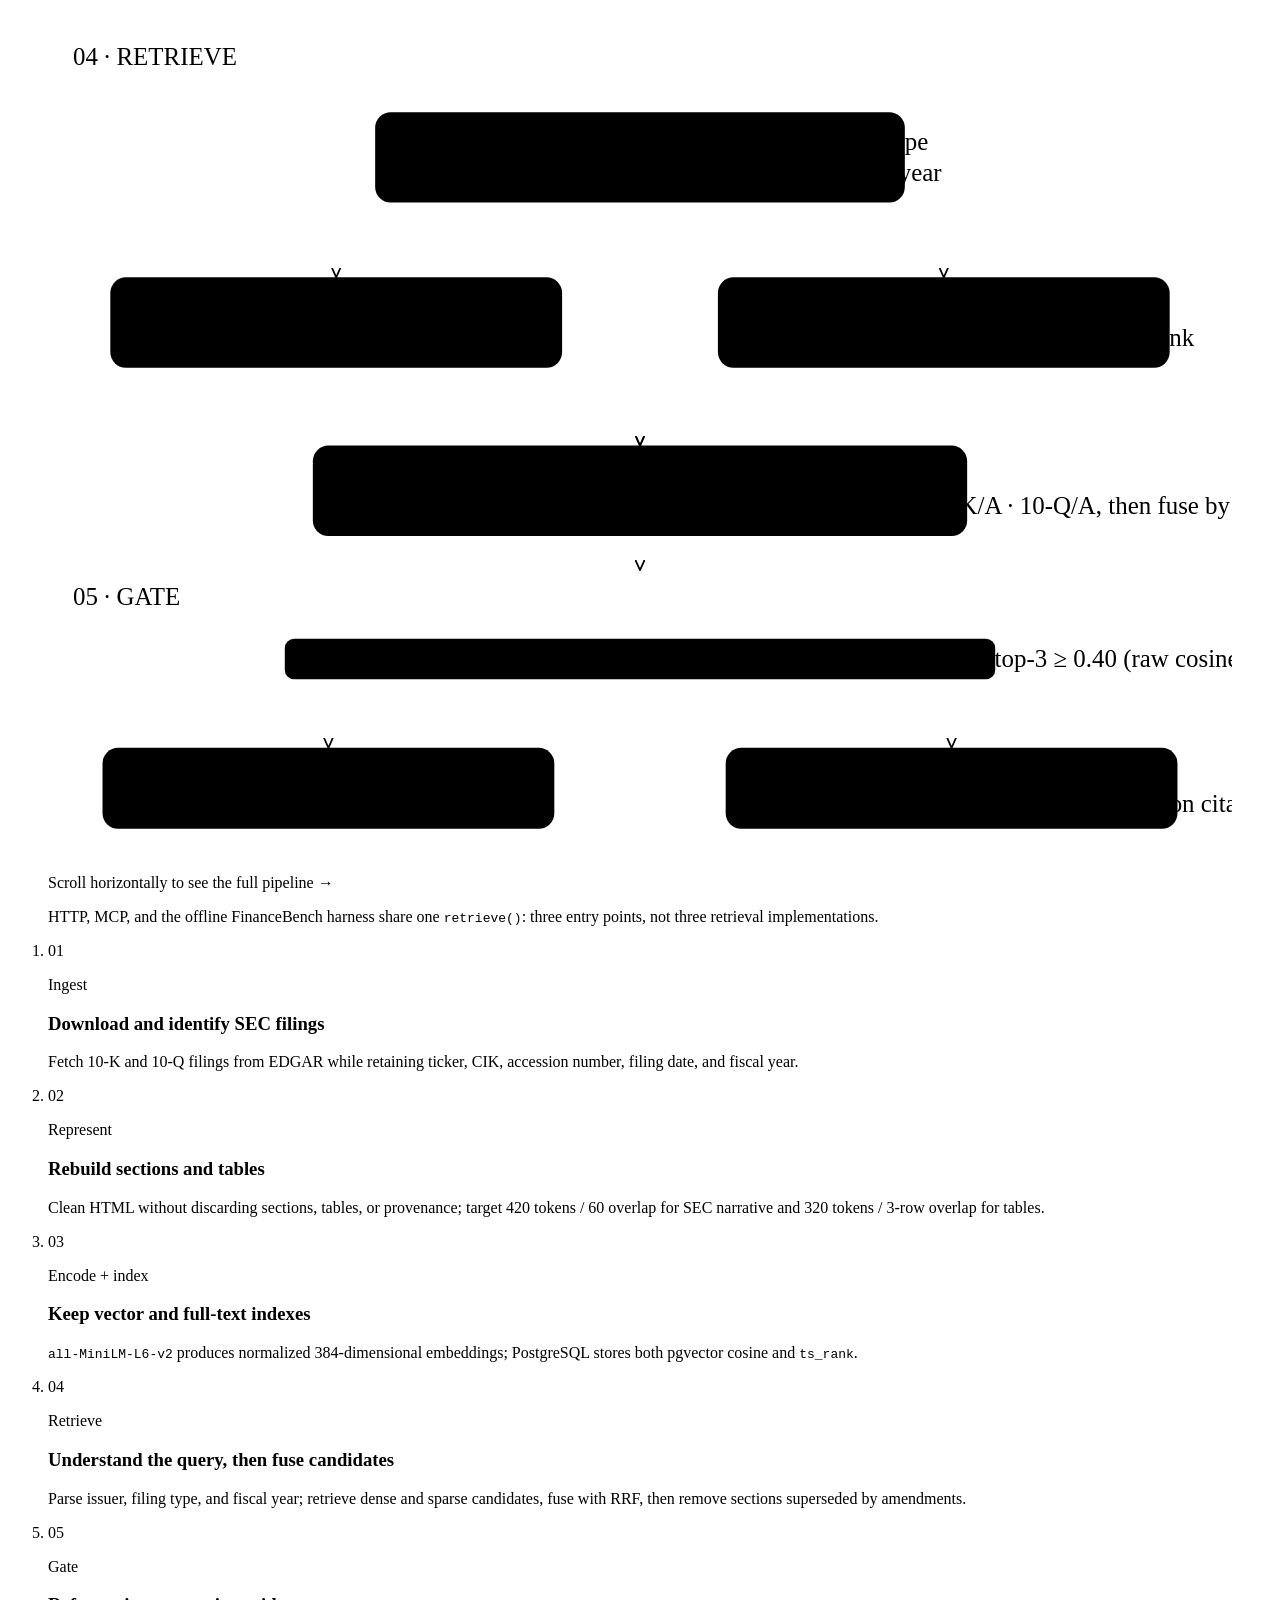
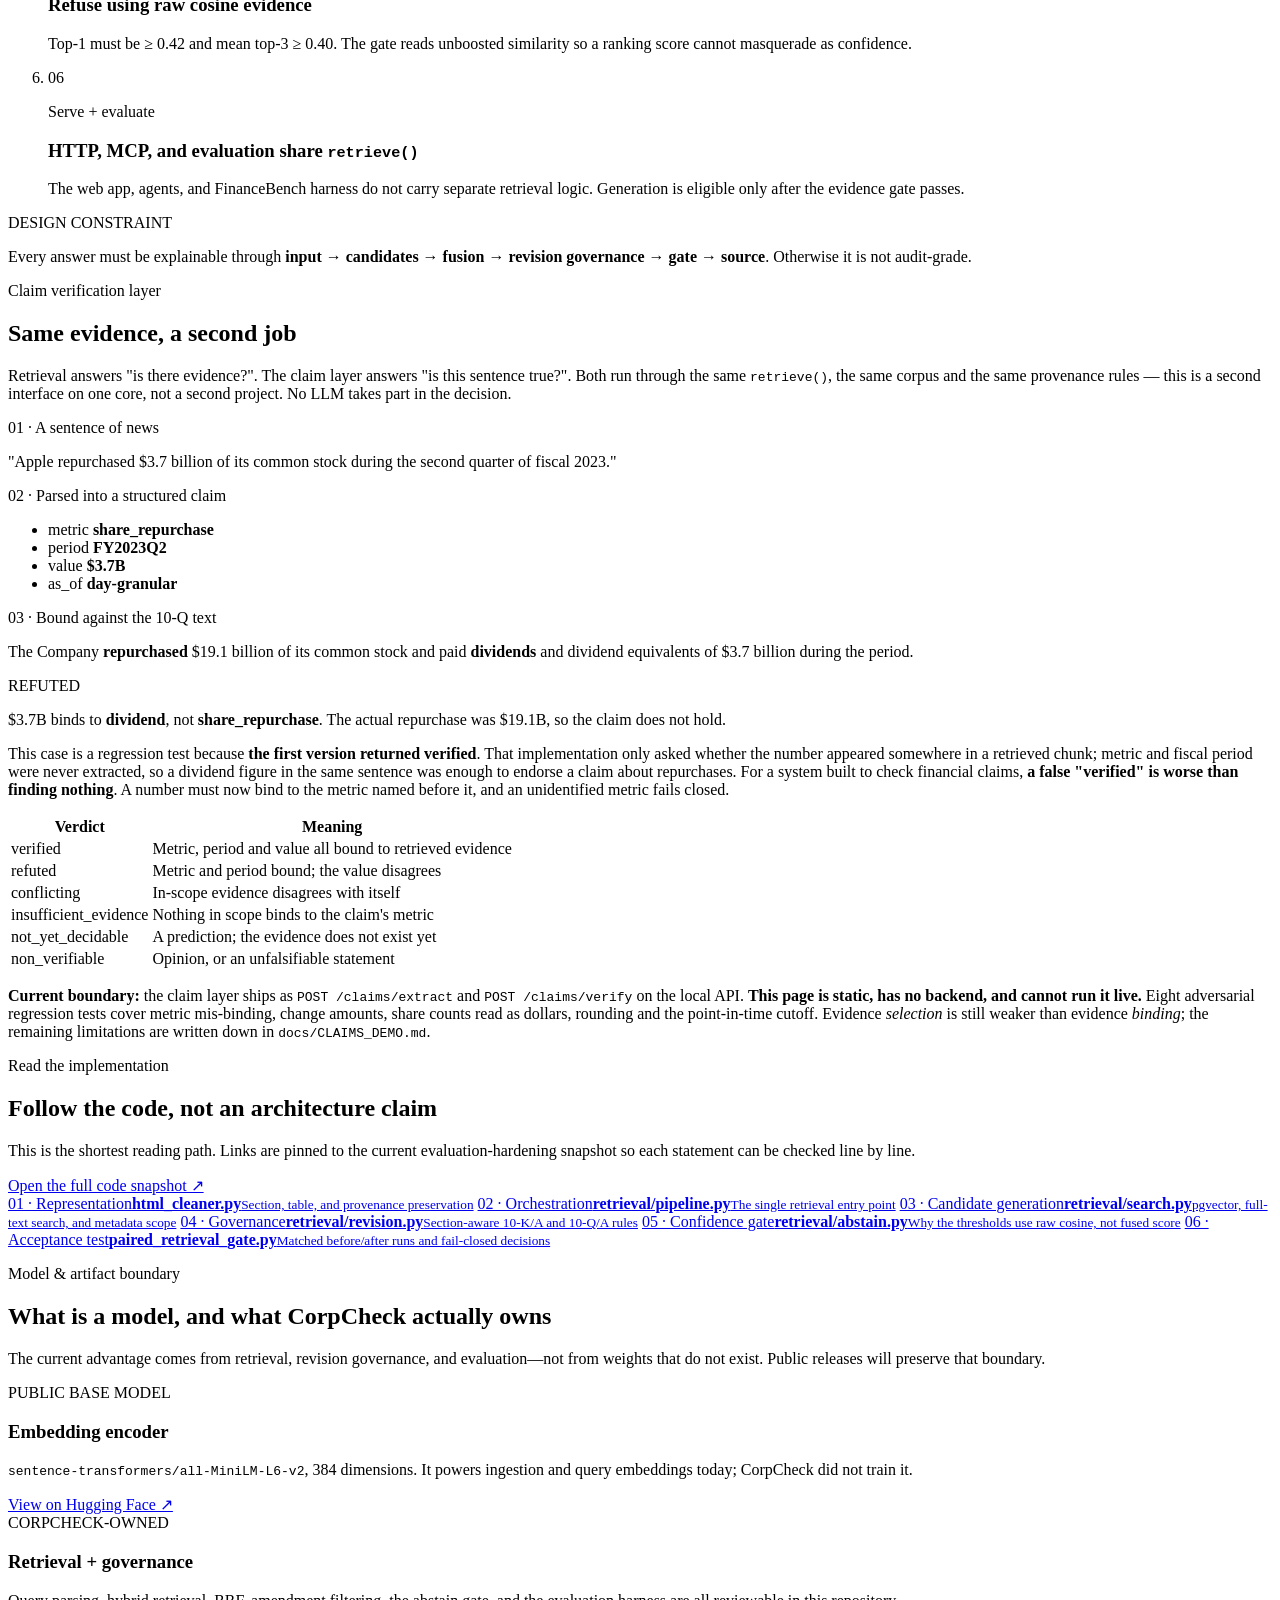
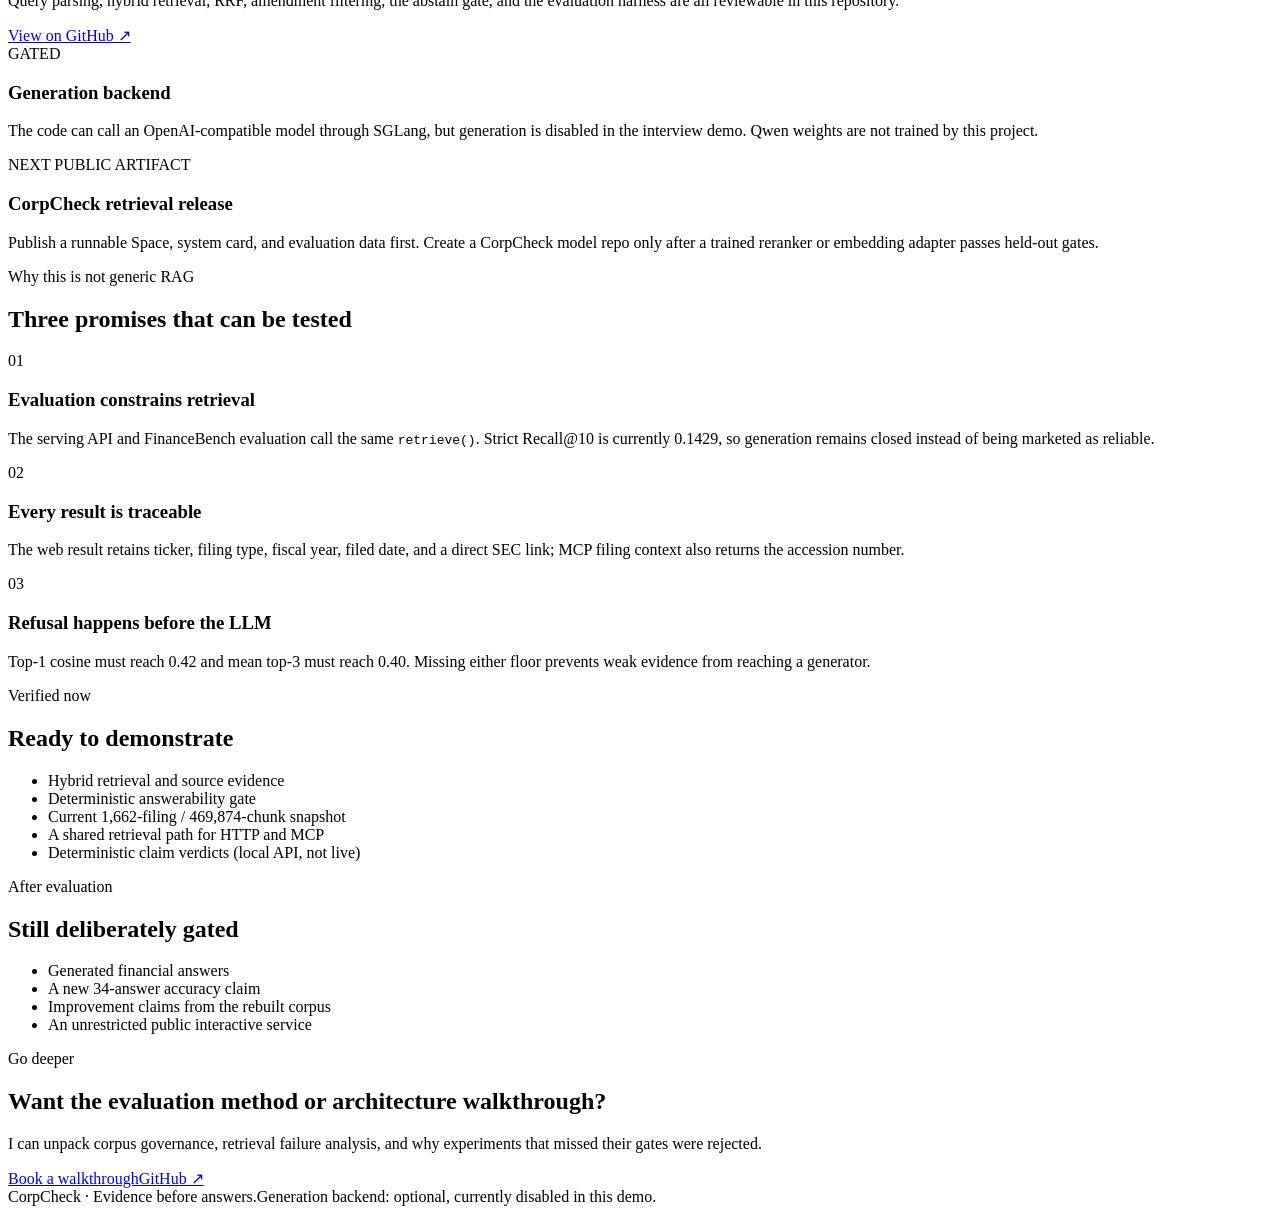
==== commit 6eb3d9c8: "Show the claim layer as a second interface, not a second product Both locales gain one section built" ====
--- a/landing/en/index.html
+++ b/landing/en/index.html
@@ -20,7 +20,7 @@
   <script src="/app.js" defer></script>
 </head>
 <body>
-  <nav aria-label="Main navigation"><div class="wrap nav-inner"><a class="brand" href="/en/">Corp<span>Check</span></a><div class="nav-links"><a href="#demo-console">Demo</a><a href="#architecture">Architecture</a><a href="#code-map">Code</a><a href="https://github.com/cassieliang6709/corpcheck" target="_blank" rel="noopener">GitHub</a><a class="lang" href="/" lang="zh-CN" hreflang="zh-CN">中文</a></div></div></nav>
+  <nav aria-label="Main navigation"><div class="wrap nav-inner"><a class="brand" href="/en/">Corp<span>Check</span></a><div class="nav-links"><a href="#demo-console">Demo</a><a href="#architecture">Architecture</a><a href="#claims">Claims</a><a href="#code-map">Code</a><a href="https://github.com/cassieliang6709/corpcheck" target="_blank" rel="noopener">GitHub</a><a class="lang" href="/" lang="zh-CN" hreflang="zh-CN">中文</a></div></div></nav>
   <main>
     <header class="hero">
       <div class="wrap hero-grid">
@@ -161,6 +161,56 @@
       </div>
     </section>
 
+    <section id="claims" class="claim-section">
+      <div class="wrap">
+        <p class="eyebrow">Claim verification layer</p>
+        <h2>Same evidence, a second job</h2>
+        <p class="section-intro">Retrieval answers "is there evidence?". The claim layer answers "is this sentence true?". Both run through the same <code>retrieve()</code>, the same corpus and the same provenance rules — this is a second interface on one core, not a second project. No LLM takes part in the decision.</p>
+
+        <div class="claim-trace">
+          <div class="trace-step">
+            <p class="trace-label">01 · A sentence of news</p>
+            <p class="trace-body">"Apple <span class="num-claimed">repurchased $3.7 billion</span> of its common stock during the second quarter of fiscal 2023."</p>
+          </div>
+          <div class="trace-step">
+            <p class="trace-label">02 · Parsed into a structured claim</p>
+            <ul class="trace-fields">
+              <li>metric <b>share_repurchase</b></li>
+              <li>period <b>FY2023Q2</b></li>
+              <li>value <b>$3.7B</b></li>
+              <li>as_of <b>day-granular</b></li>
+            </ul>
+          </div>
+          <div class="trace-step">
+            <p class="trace-label">03 · Bound against the 10-Q text</p>
+            <p class="trace-quote">The Company <b>repurchased</b> <span class="num-actual">$19.1 billion</span> of its common stock and paid <b>dividends</b> and dividend equivalents of <span class="num-claimed">$3.7 billion</span> during the period.</p>
+          </div>
+          <div class="trace-step is-verdict">
+            <span class="verdict-badge">REFUTED</span>
+            <p class="verdict-why">$3.7B binds to <b>dividend</b>, not <b>share_repurchase</b>. The actual repurchase was $19.1B, so the claim does not hold.</p>
+          </div>
+        </div>
+
+        <p class="claim-was">This case is a regression test because <b>the first version returned verified</b>. That implementation only asked whether the number appeared somewhere in a retrieved chunk; metric and fiscal period were never extracted, so a dividend figure in the same sentence was enough to endorse a claim about repurchases. For a system built to check financial claims, <b>a false "verified" is worse than finding nothing</b>. A number must now bind to the metric named before it, and an unidentified metric fails closed.</p>
+
+        <table class="verdict-table">
+          <thead><tr><th>Verdict</th><th>Meaning</th></tr></thead>
+          <tbody>
+            <tr><td>verified</td><td>Metric, period and value all bound to retrieved evidence</td></tr>
+            <tr><td>refuted</td><td>Metric and period bound; the value disagrees</td></tr>
+            <tr><td>conflicting</td><td>In-scope evidence disagrees with itself</td></tr>
+            <tr><td>insufficient_evidence</td><td>Nothing in scope binds to the claim's metric</td></tr>
+            <tr><td>not_yet_decidable</td><td>A prediction; the evidence does not exist yet</td></tr>
+            <tr><td>non_verifiable</td><td>Opinion, or an unfalsifiable statement</td></tr>
+          </tbody>
+        </table>
+
+        <div class="local-only">
+          <p><strong>Current boundary:</strong> the claim layer ships as <code>POST /claims/extract</code> and <code>POST /claims/verify</code> on the local API. <strong>This page is static, has no backend, and cannot run it live.</strong> Eight adversarial regression tests cover metric mis-binding, change amounts, share counts read as dollars, rounding and the point-in-time cutoff. Evidence <em>selection</em> is still weaker than evidence <em>binding</em>; the remaining limitations are written down in <code>docs/CLAIMS_DEMO.md</code>.</p>
+        </div>
+      </div>
+    </section>
+
     <section id="code-map" class="code-section">
       <div class="wrap code-layout">
         <div class="code-intro"><p class="eyebrow">Read the implementation</p><h2>Follow the code, not an architecture claim</h2><p>This is the shortest reading path. Links are pinned to the current evaluation-hardening snapshot so each statement can be checked line by line.</p><a class="text-link" href="https://github.com/cassieliang6709/corpcheck/tree/472241f48232ea758a52d676613d27bbb44a1fc5" target="_blank" rel="noopener">Open the full code snapshot ↗</a></div>
@@ -189,7 +239,7 @@
 
     <section id="how"><div class="wrap"><p class="eyebrow">Why this is not generic RAG</p><h2>Three promises that can be tested</h2><div class="cards"><article class="card"><span>01</span><h3>Evaluation constrains retrieval</h3><p>The serving API and FinanceBench evaluation call the same <code>retrieve()</code>. Strict Recall@10 is currently 0.1429, so generation remains closed instead of being marketed as reliable.</p></article><article class="card"><span>02</span><h3>Every result is traceable</h3><p>The web result retains ticker, filing type, fiscal year, filed date, and a direct SEC link; MCP filing context also returns the accession number.</p></article><article class="card"><span>03</span><h3>Refusal happens before the LLM</h3><p>Top-1 cosine must reach 0.42 and mean top-3 must reach 0.40. Missing either floor prevents weak evidence from reaching a generator.</p></article></div></div></section>
 
-    <section class="boundary"><div class="wrap boundary-grid"><div><p class="eyebrow">Verified now</p><h2>Ready to demonstrate</h2><ul><li>Hybrid retrieval and source evidence</li><li>Deterministic answerability gate</li><li>Current 1,662-filing / 469,874-chunk snapshot</li><li>A shared retrieval path for HTTP and MCP</li></ul></div><div><p class="eyebrow muted">After evaluation</p><h2>Still deliberately gated</h2><ul><li>Generated financial answers</li><li>A new 34-answer accuracy claim</li><li>Improvement claims from the rebuilt corpus</li><li>An unrestricted public interactive service</li></ul></div></div></section>
+    <section class="boundary"><div class="wrap boundary-grid"><div><p class="eyebrow">Verified now</p><h2>Ready to demonstrate</h2><ul><li>Hybrid retrieval and source evidence</li><li>Deterministic answerability gate</li><li>Current 1,662-filing / 469,874-chunk snapshot</li><li>A shared retrieval path for HTTP and MCP</li><li>Deterministic claim verdicts (local API, not live)</li></ul></div><div><p class="eyebrow muted">After evaluation</p><h2>Still deliberately gated</h2><ul><li>Generated financial answers</li><li>A new 34-answer accuracy claim</li><li>Improvement claims from the rebuilt corpus</li><li>An unrestricted public interactive service</li></ul></div></div></section>
 
     <section class="cta-section"><div class="wrap cta-box"><div><p class="eyebrow">Go deeper</p><h2>Want the evaluation method or architecture walkthrough?</h2><p>I can unpack corpus governance, retrieval failure analysis, and why experiments that missed their gates were rejected.</p></div><div class="btn-row"><a class="btn btn-primary" href="mailto:liang.yue@northeastern.edu?subject=CorpCheck%20demo">Book a walkthrough</a><a class="btn" href="https://github.com/cassieliang6709/corpcheck" target="_blank" rel="noopener">GitHub ↗</a></div></div></section>
   </main>
